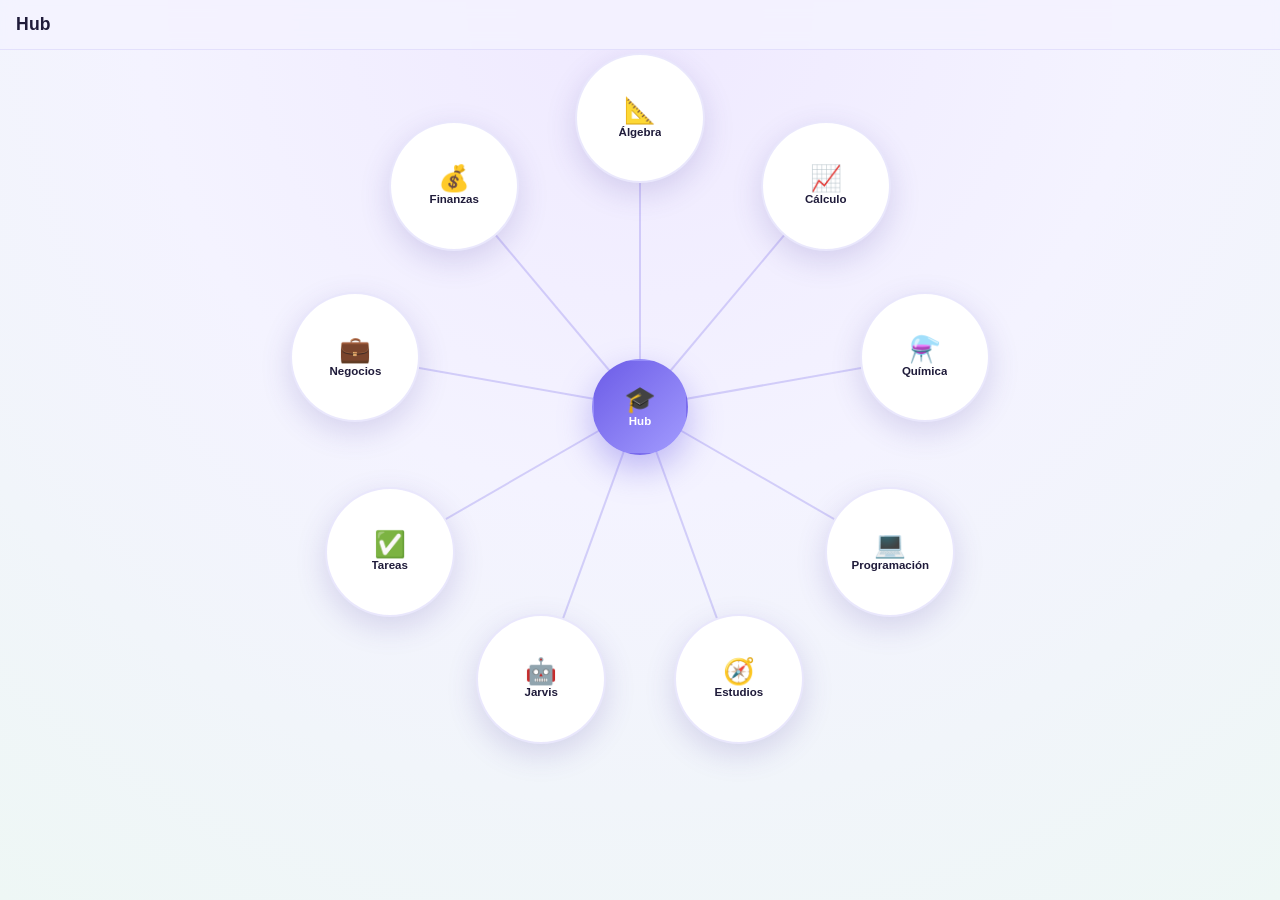
==== index.html @ 210206e5 "Add hub Site" ====
<!DOCTYPE html>
<html lang="es">
<head>
<meta charset="UTF-8" />
<meta name="viewport" content="width=device-width, initial-scale=1, maximum-scale=1, viewport-fit=cover" />
<title>UDP Hub — Vicente</title>
<link rel="stylesheet" href="style.css" />
</head>
<body>
  <div id="app">
    <header id="topbar">
      <button id="backBtn" class="back-btn hidden" aria-label="Volver">← Volver</button>
      <h1 id="crumbTitle">UDP Hub</h1>
    </header>

    <main id="stage">
      <svg id="lines" aria-hidden="true"></svg>
      <div id="center-bubble" class="bubble center">
        <span class="bubble-icon">🎓</span>
        <span class="bubble-label">UDP</span>
      </div>
      <div id="bubble-field"></div>
    </main>

    <section id="panel" class="panel hidden">
      <div class="panel-header">
        <h2 id="panelTitle"></h2>
        <button id="closePanel" class="close-btn" aria-label="Cerrar">✕</button>
      </div>
      <div id="panelBody" class="panel-body"></div>
    </section>
  </div>

  <script src="app.js"></script>
</body>
</html>
---- style.css ----
:root {
  color-scheme: light;
  --bg: #f4f3ff;
  --ink: #1f1b3a;
  --muted: #6b6585;
  --card: #ffffff;
  --shadow: 0 10px 30px rgba(80, 60, 160, 0.18);
  --accent: #6c5ce7;
  font-family: -apple-system, BlinkMacSystemFont, "Segoe UI", Roboto, Helvetica, Arial, sans-serif;
}

* { box-sizing: border-box; }

html, body {
  margin: 0;
  padding: 0;
  background: radial-gradient(circle at 50% 0%, #efe9ff 0%, #f4f3ff 45%, #eef7f5 100%);
  color: var(--ink);
  overscroll-behavior: none;
  -webkit-tap-highlight-color: transparent;
}

#app {
  min-height: 100vh;
  display: flex;
  flex-direction: column;
}

#topbar {
  position: sticky;
  top: 0;
  z-index: 20;
  display: flex;
  align-items: center;
  gap: 12px;
  padding: calc(env(safe-area-inset-top, 0px) + 14px) 16px 14px;
  background: rgba(244, 243, 255, 0.85);
  backdrop-filter: blur(8px);
  border-bottom: 1px solid rgba(108, 92, 231, 0.12);
}

#topbar h1 {
  font-size: 1.1rem;
  margin: 0;
  font-weight: 700;
  letter-spacing: 0.2px;
}

.back-btn {
  border: none;
  background: var(--card);
  box-shadow: var(--shadow);
  color: var(--accent);
  font-weight: 600;
  padding: 8px 14px;
  border-radius: 999px;
  font-size: 0.9rem;
}

.hidden { display: none !important; }

#stage {
  position: relative;
  flex: 1;
  min-height: 70vh;
  overflow: hidden;
  touch-action: none;
}

#lines {
  position: absolute;
  inset: 0;
  width: 100%;
  height: 100%;
  pointer-events: none;
}

#lines line {
  stroke: rgba(108, 92, 231, 0.25);
  stroke-width: 2;
}

.bubble {
  position: absolute;
  display: flex;
  flex-direction: column;
  align-items: center;
  justify-content: center;
  border-radius: 50%;
  background: var(--card);
  box-shadow: var(--shadow);
  cursor: pointer;
  transition: transform 0.35s cubic-bezier(.2,.8,.2,1), opacity 0.3s ease, box-shadow 0.2s ease;
  user-select: none;
  text-align: center;
  padding: 6px;
  border: 2px solid transparent;
}

.bubble:active { transform: scale(0.94); }

.bubble.center {
  width: 96px;
  height: 96px;
  left: 50%;
  top: 42%;
  transform: translate(-50%, -50%);
  background: linear-gradient(135deg, var(--accent), #a29bfe);
  color: white;
  z-index: 5;
  box-shadow: 0 14px 34px rgba(108, 92, 231, 0.4);
}

.bubble.center .bubble-label { color: white; font-weight: 700; }

.bubble-icon { font-size: 1.6rem; line-height: 1; }
.bubble-label {
  font-size: 0.72rem;
  font-weight: 600;
  margin-top: 2px;
  color: var(--ink);
  max-width: 90%;
  overflow: hidden;
  text-overflow: ellipsis;
  white-space: nowrap;
}

.bubble.main {
  width: 110px;
  height: 110px;
  border-color: rgba(108, 92, 231, 0.15);
}

.bubble.sub {
  width: 88px;
  height: 88px;
}

.bubble.badge::after {
  content: attr(data-badge);
  position: absolute;
  top: -4px;
  right: -2px;
  background: #ff7675;
  color: white;
  font-size: 0.62rem;
  font-weight: 700;
  border-radius: 999px;
  padding: 2px 6px;
  box-shadow: 0 2px 6px rgba(255, 118, 117, 0.5);
}

.bubble.dimmed { opacity: 0.25; pointer-events: none; }

.panel {
  position: fixed;
  left: 0;
  right: 0;
  bottom: 0;
  max-height: 78vh;
  background: var(--card);
  border-radius: 22px 22px 0 0;
  box-shadow: 0 -10px 40px rgba(40, 30, 90, 0.25);
  z-index: 50;
  display: flex;
  flex-direction: column;
  padding-bottom: env(safe-area-inset-bottom, 0px);
  animation: slideUp 0.25s ease;
}

@keyframes slideUp {
  from { transform: translateY(16px); opacity: 0.6; }
  to { transform: translateY(0); opacity: 1; }
}

.panel-header {
  display: flex;
  align-items: center;
  justify-content: space-between;
  padding: 16px 18px 8px;
  border-bottom: 1px solid #eee;
}

.panel-header h2 { margin: 0; font-size: 1.05rem; }

.close-btn {
  border: none;
  background: #f1f0ff;
  color: var(--accent);
  width: 32px;
  height: 32px;
  border-radius: 50%;
  font-size: 1rem;
}

.panel-body {
  padding: 12px 18px 24px;
  overflow-y: auto;
}

.file-row {
  display: flex;
  align-items: center;
  justify-content: space-between;
  gap: 10px;
  padding: 12px 10px;
  border-radius: 14px;
  background: #faf9ff;
  margin-bottom: 8px;
  text-decoration: none;
  color: var(--ink);
}

.file-row:active { background: #efeaff; }

.file-name { font-size: 0.92rem; font-weight: 600; }
.file-meta { font-size: 0.74rem; color: var(--muted); }
.file-open { font-size: 0.8rem; color: var(--accent); font-weight: 700; }

.empty-state {
  color: var(--muted);
  font-size: 0.9rem;
  padding: 20px 4px;
  text-align: center;
}

.evalu-item, .summary-card {
  background: #faf9ff;
  border-radius: 14px;
  padding: 14px;
  margin-bottom: 10px;
}

.evalu-item .pill {
  display: inline-block;
  font-size: 0.68rem;
  font-weight: 700;
  padding: 2px 8px;
  border-radius: 999px;
  margin-bottom: 6px;
  color: white;
}

.priority-high { background: #d63031; }
.priority-mid { background: #e17055; }
.priority-low { background: #00b894; }

.config-row {
  display: flex;
  align-items: center;
  justify-content: space-between;
  padding: 10px 0;
  border-bottom: 1px solid #f1f0ff;
}

.config-row select, .config-row input {
  border: 1px solid #e3e0ff;
  border-radius: 10px;
  padding: 6px 10px;
  font-size: 0.85rem;
}

.save-btn {
  margin-top: 14px;
  width: 100%;
  background: var(--accent);
  color: white;
  border: none;
  padding: 12px;
  border-radius: 12px;
  font-weight: 700;
  font-size: 0.92rem;
}

footer.note {
  font-size: 0.72rem;
  color: var(--muted);
  text-align: center;
  padding: 10px 16px 4px;
}

@media (min-width: 700px) {
  .bubble.main { width: 130px; height: 130px; }
  .bubble.sub { width: 100px; height: 100px; }
  .panel {
    left: 50%;
    right: auto;
    bottom: 24px;
    transform: translateX(-50%);
    width: min(480px, 92vw);
    border-radius: 22px;
    max-height: 80vh;
  }
}
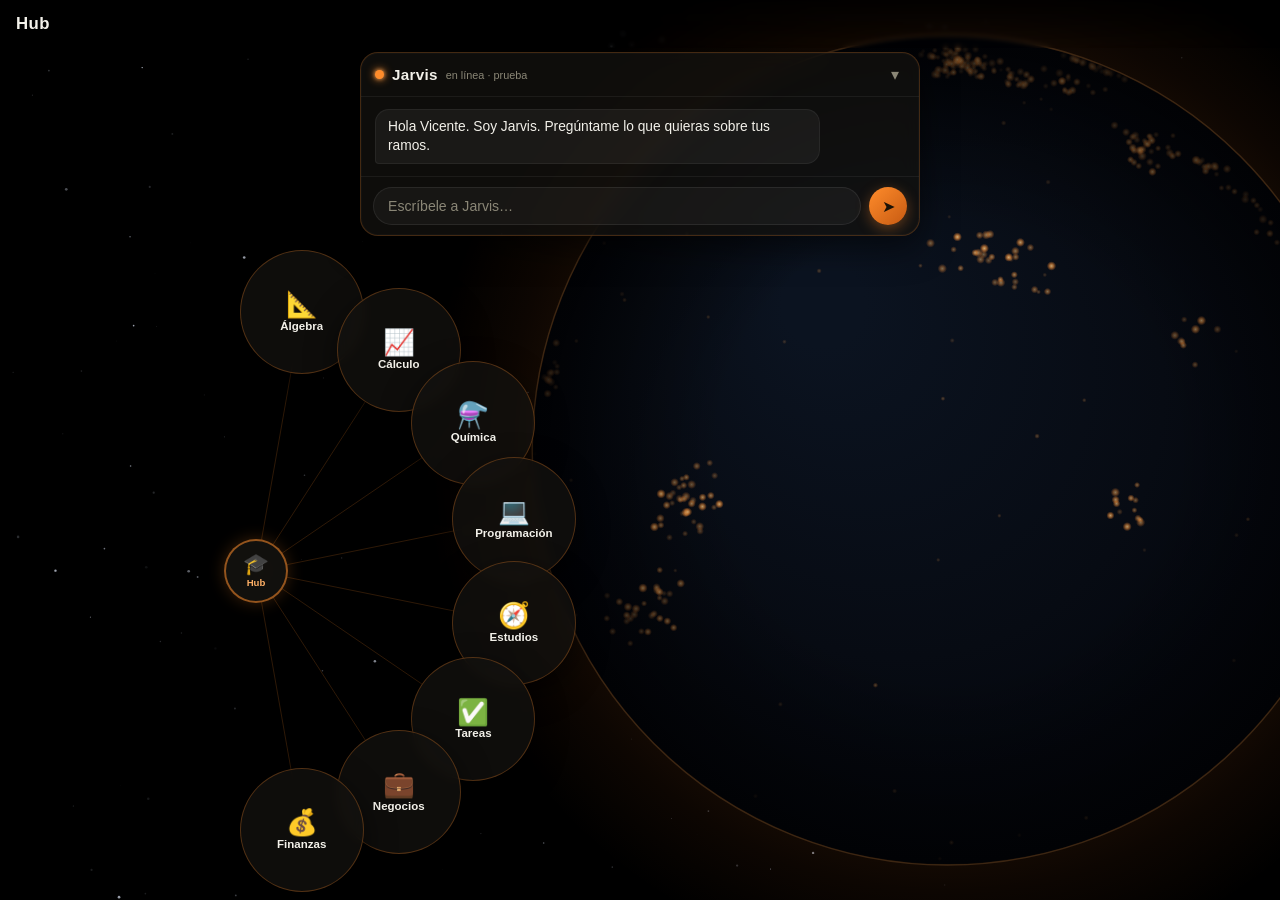
==== commit a3c8e78c: "CloudFlare" ====
--- a/index.html
+++ b/index.html
@@ -3,15 +3,34 @@
 <head>
 <meta charset="UTF-8" />
 <meta name="viewport" content="width=device-width, initial-scale=1, maximum-scale=1, viewport-fit=cover" />
+<meta name="theme-color" content="#000000" />
 <title>UDP Hub — Vicente</title>
 <link rel="stylesheet" href="style.css" />
 </head>
 <body>
+  <!-- Fondo: Tierra nocturna rotando + cielo estrellado (dibujado en canvas) -->
+  <canvas id="earth" aria-hidden="true"></canvas>
+
   <div id="app">
     <header id="topbar">
       <button id="backBtn" class="back-btn hidden" aria-label="Volver">← Volver</button>
       <h1 id="crumbTitle">UDP Hub</h1>
     </header>
+
+    <!-- Jarvis: chat siempre abierto, arriba y al centro -->
+    <section id="jarvis" class="jarvis" aria-label="Asistente Jarvis">
+      <div class="jarvis-head">
+        <span class="jarvis-dot" aria-hidden="true"></span>
+        <span class="jarvis-name">Jarvis</span>
+        <span class="jarvis-status">en línea · prueba</span>
+        <button id="jarvisToggle" class="jarvis-toggle" aria-label="Minimizar chat">▾</button>
+      </div>
+      <div id="jarvisMessages" class="jarvis-messages"></div>
+      <form id="jarvisForm" class="jarvis-input">
+        <input id="jarvisField" type="text" autocomplete="off" placeholder="Escríbele a Jarvis…" />
+        <button id="jarvisSend" type="submit" aria-label="Enviar">➤</button>
+      </form>
+    </section>
 
     <main id="stage">
       <svg id="lines" aria-hidden="true"></svg>
--- a/style.css
+++ b/style.css
@@ -1,11 +1,15 @@
 :root {
-  color-scheme: light;
-  --bg: #f4f3ff;
-  --ink: #1f1b3a;
-  --muted: #6b6585;
-  --card: #ffffff;
-  --shadow: 0 10px 30px rgba(80, 60, 160, 0.18);
-  --accent: #6c5ce7;
+  color-scheme: dark;
+  --bg: #000000;
+  --ink: #f3f1ea;
+  --muted: #8a8676;
+  --card: rgba(20, 19, 16, 0.72);
+  --card-solid: #14130f;
+  --line: rgba(255, 255, 255, 0.07);
+  --shadow: 0 10px 30px rgba(0, 0, 0, 0.55);
+  --accent: #ff8c2b;
+  --accent-soft: #ffb066;
+  --accent-deep: #c75a12;
   font-family: -apple-system, BlinkMacSystemFont, "Segoe UI", Roboto, Helvetica, Arial, sans-serif;
 }
 
@@ -14,13 +18,25 @@
 html, body {
   margin: 0;
   padding: 0;
-  background: radial-gradient(circle at 50% 0%, #efe9ff 0%, #f4f3ff 45%, #eef7f5 100%);
+  background: #000000;
   color: var(--ink);
   overscroll-behavior: none;
   -webkit-tap-highlight-color: transparent;
 }
 
+#earth {
+  position: fixed;
+  inset: 0;
+  width: 100%;
+  height: 100%;
+  z-index: 0;
+  display: block;
+  background: #000000;
+}
+
 #app {
+  position: relative;
+  z-index: 1;
   min-height: 100vh;
   display: flex;
   flex-direction: column;
@@ -34,23 +50,22 @@
   align-items: center;
   gap: 12px;
   padding: calc(env(safe-area-inset-top, 0px) + 14px) 16px 14px;
-  background: rgba(244, 243, 255, 0.85);
-  backdrop-filter: blur(8px);
-  border-bottom: 1px solid rgba(108, 92, 231, 0.12);
+  background: linear-gradient(180deg, rgba(0,0,0,0.7) 0%, rgba(0,0,0,0) 100%);
+  backdrop-filter: blur(2px);
 }
 
 #topbar h1 {
-  font-size: 1.1rem;
+  font-size: 1.05rem;
   margin: 0;
   font-weight: 700;
-  letter-spacing: 0.2px;
+  letter-spacing: 0.4px;
+  color: var(--ink);
 }
 
 .back-btn {
-  border: none;
-  background: var(--card);
-  box-shadow: var(--shadow);
-  color: var(--accent);
+  border: 1px solid rgba(255, 140, 43, 0.35);
+  background: rgba(255, 140, 43, 0.08);
+  color: var(--accent-soft);
   font-weight: 600;
   padding: 8px 14px;
   border-radius: 999px;
@@ -59,10 +74,146 @@
 
 .hidden { display: none !important; }
 
+/* ====================== JARVIS CHAT ====================== */
+.jarvis {
+  position: relative;
+  z-index: 18;
+  width: min(560px, 92vw);
+  margin: 4px auto 6px;
+  background: var(--card);
+  border: 1px solid rgba(255, 140, 43, 0.22);
+  border-radius: 18px;
+  box-shadow: 0 10px 34px rgba(0, 0, 0, 0.55), 0 0 0 1px rgba(255,255,255,0.02) inset;
+  backdrop-filter: blur(10px);
+  -webkit-backdrop-filter: blur(10px);
+  display: flex;
+  flex-direction: column;
+  overflow: hidden;
+}
+
+.jarvis-head {
+  display: flex;
+  align-items: center;
+  gap: 8px;
+  padding: 10px 14px;
+  border-bottom: 1px solid rgba(255, 255, 255, 0.06);
+}
+
+.jarvis-dot {
+  width: 9px;
+  height: 9px;
+  border-radius: 50%;
+  background: var(--accent);
+  box-shadow: 0 0 10px var(--accent), 0 0 4px var(--accent-soft);
+  animation: pulse 2.4s ease-in-out infinite;
+}
+
+@keyframes pulse {
+  0%, 100% { opacity: 1; transform: scale(1); }
+  50% { opacity: 0.45; transform: scale(0.8); }
+}
+
+.jarvis-name { font-weight: 700; font-size: 0.95rem; letter-spacing: 0.3px; }
+.jarvis-status { font-size: 0.68rem; color: var(--muted); }
+
+.jarvis-toggle {
+  margin-left: auto;
+  border: none;
+  background: transparent;
+  color: var(--muted);
+  font-size: 1rem;
+  cursor: pointer;
+  padding: 2px 6px;
+}
+
+.jarvis-messages {
+  display: flex;
+  flex-direction: column;
+  gap: 8px;
+  padding: 12px 14px;
+  max-height: 168px;
+  overflow-y: auto;
+  scrollbar-width: thin;
+}
+
+.jarvis.collapsed .jarvis-messages,
+.jarvis.collapsed .jarvis-input { display: none; }
+
+.msg {
+  max-width: 84%;
+  padding: 8px 12px;
+  border-radius: 14px;
+  font-size: 0.86rem;
+  line-height: 1.35;
+  word-wrap: break-word;
+  animation: msgIn 0.18s ease;
+}
+
+@keyframes msgIn {
+  from { opacity: 0; transform: translateY(4px); }
+  to { opacity: 1; transform: translateY(0); }
+}
+
+.msg.bot {
+  align-self: flex-start;
+  background: rgba(255, 255, 255, 0.05);
+  border: 1px solid rgba(255, 255, 255, 0.06);
+  color: var(--ink);
+  border-bottom-left-radius: 4px;
+}
+
+.msg.user {
+  align-self: flex-end;
+  background: linear-gradient(135deg, var(--accent), var(--accent-deep));
+  color: #1a1206;
+  font-weight: 600;
+  border-bottom-right-radius: 4px;
+}
+
+.msg.typing { color: var(--muted); font-style: italic; }
+
+.jarvis-input {
+  display: flex;
+  align-items: center;
+  gap: 8px;
+  padding: 10px 12px;
+  border-top: 1px solid rgba(255, 255, 255, 0.06);
+}
+
+.jarvis-input input {
+  flex: 1;
+  background: rgba(255, 255, 255, 0.04);
+  border: 1px solid rgba(255, 255, 255, 0.08);
+  border-radius: 999px;
+  padding: 10px 14px;
+  color: var(--ink);
+  font-size: 0.88rem;
+  outline: none;
+}
+
+.jarvis-input input:focus { border-color: rgba(255, 140, 43, 0.5); }
+.jarvis-input input::placeholder { color: var(--muted); }
+
+.jarvis-input button {
+  flex: none;
+  width: 38px;
+  height: 38px;
+  border-radius: 50%;
+  border: none;
+  background: linear-gradient(135deg, var(--accent), var(--accent-deep));
+  color: #1a1206;
+  font-size: 1rem;
+  cursor: pointer;
+  box-shadow: 0 4px 14px rgba(255, 140, 43, 0.35);
+}
+
+.jarvis-input button:active { transform: scale(0.92); }
+
+/* ====================== STAGE / BURBUJAS ====================== */
 #stage {
   position: relative;
   flex: 1;
-  min-height: 70vh;
+  min-height: 60vh;
   overflow: hidden;
   touch-action: none;
 }
@@ -76,8 +227,10 @@
 }
 
 #lines line {
-  stroke: rgba(108, 92, 231, 0.25);
-  stroke-width: 2;
+  stroke: var(--accent);
+  stroke-width: 1;
+  stroke-opacity: 0.18;
+  stroke-linecap: round;
 }
 
 .bubble {
@@ -94,24 +247,28 @@
   user-select: none;
   text-align: center;
   padding: 6px;
-  border: 2px solid transparent;
+  border: 1px solid rgba(255, 255, 255, 0.08);
+  backdrop-filter: blur(6px);
+  -webkit-backdrop-filter: blur(6px);
 }
 
 .bubble:active { transform: scale(0.94); }
 
 .bubble.center {
-  width: 96px;
-  height: 96px;
+  width: 64px;
+  height: 64px;
   left: 50%;
-  top: 42%;
+  top: 50%;
   transform: translate(-50%, -50%);
-  background: linear-gradient(135deg, var(--accent), #a29bfe);
-  color: white;
+  background: rgba(20, 19, 16, 0.85);
+  color: var(--accent-soft);
+  border: 2px solid rgba(255, 140, 43, 0.55);
   z-index: 5;
-  box-shadow: 0 14px 34px rgba(108, 92, 231, 0.4);
-}
-
-.bubble.center .bubble-label { color: white; font-weight: 700; }
+  box-shadow: 0 0 16px rgba(255, 140, 43, 0.22);
+}
+
+.bubble.center .bubble-icon { font-size: 1.3rem; }
+.bubble.center .bubble-label { color: var(--accent-soft); font-weight: 700; font-size: 0.6rem; }
 
 .bubble-icon { font-size: 1.6rem; line-height: 1; }
 .bubble-label {
@@ -125,42 +282,53 @@
   white-space: nowrap;
 }
 
-.bubble.main {
-  width: 110px;
-  height: 110px;
-  border-color: rgba(108, 92, 231, 0.15);
-}
-
-.bubble.sub {
+.bubble.main { width: 104px; height: 104px; border-color: rgba(255, 140, 43, 0.28); }
+.bubble.sub { width: 84px; height: 84px; }
+
+.bubble.expanded {
   width: 88px;
   height: 88px;
-}
+  border: 2px solid rgba(255, 140, 43, 0.6);
+  background: rgba(20, 19, 16, 0.88);
+  color: var(--accent-soft);
+  z-index: 6;
+  box-shadow: 0 0 20px rgba(255, 140, 43, 0.26), 0 10px 24px rgba(0, 0, 0, 0.5);
+}
+
+.bubble.expanded .bubble-icon { font-size: 1.55rem; }
+.bubble.expanded .bubble-label { color: var(--accent-soft); font-weight: 700; font-size: 0.72rem; }
+
+.bubble.shrunk { width: 70px; height: 70px; opacity: 0.72; }
+.bubble.shrunk .bubble-icon { font-size: 1.25rem; }
+.bubble.shrunk .bubble-label { font-size: 0.6rem; }
 
 .bubble.badge::after {
   content: attr(data-badge);
   position: absolute;
   top: -4px;
   right: -2px;
-  background: #ff7675;
-  color: white;
+  background: var(--accent);
+  color: #1a1206;
   font-size: 0.62rem;
-  font-weight: 700;
+  font-weight: 800;
   border-radius: 999px;
   padding: 2px 6px;
-  box-shadow: 0 2px 6px rgba(255, 118, 117, 0.5);
-}
-
-.bubble.dimmed { opacity: 0.25; pointer-events: none; }
-
+  box-shadow: 0 2px 10px rgba(255, 140, 43, 0.6);
+}
+
+.bubble.dimmed { opacity: 0.22; pointer-events: none; }
+
+/* ====================== PANEL ====================== */
 .panel {
   position: fixed;
   left: 0;
   right: 0;
   bottom: 0;
   max-height: 78vh;
-  background: var(--card);
+  background: var(--card-solid);
+  border-top: 1px solid rgba(255, 140, 43, 0.18);
   border-radius: 22px 22px 0 0;
-  box-shadow: 0 -10px 40px rgba(40, 30, 90, 0.25);
+  box-shadow: 0 -10px 40px rgba(0, 0, 0, 0.6);
   z-index: 50;
   display: flex;
   flex-direction: column;
@@ -178,25 +346,22 @@
   align-items: center;
   justify-content: space-between;
   padding: 16px 18px 8px;
-  border-bottom: 1px solid #eee;
-}
-
-.panel-header h2 { margin: 0; font-size: 1.05rem; }
+  border-bottom: 1px solid rgba(255, 255, 255, 0.07);
+}
+
+.panel-header h2 { margin: 0; font-size: 1.05rem; color: var(--ink); }
 
 .close-btn {
   border: none;
-  background: #f1f0ff;
-  color: var(--accent);
+  background: rgba(255, 140, 43, 0.12);
+  color: var(--accent-soft);
   width: 32px;
   height: 32px;
   border-radius: 50%;
   font-size: 1rem;
 }
 
-.panel-body {
-  padding: 12px 18px 24px;
-  overflow-y: auto;
-}
+.panel-body { padding: 12px 18px 24px; overflow-y: auto; }
 
 .file-row {
   display: flex;
@@ -205,27 +370,24 @@
   gap: 10px;
   padding: 12px 10px;
   border-radius: 14px;
-  background: #faf9ff;
+  background: rgba(255, 255, 255, 0.04);
+  border: 1px solid rgba(255, 255, 255, 0.05);
   margin-bottom: 8px;
   text-decoration: none;
   color: var(--ink);
 }
 
-.file-row:active { background: #efeaff; }
+.file-row:active { background: rgba(255, 140, 43, 0.1); }
 
 .file-name { font-size: 0.92rem; font-weight: 600; }
 .file-meta { font-size: 0.74rem; color: var(--muted); }
-.file-open { font-size: 0.8rem; color: var(--accent); font-weight: 700; }
-
-.empty-state {
-  color: var(--muted);
-  font-size: 0.9rem;
-  padding: 20px 4px;
-  text-align: center;
-}
+.file-open { font-size: 0.8rem; color: var(--accent-soft); font-weight: 700; }
+
+.empty-state { color: var(--muted); font-size: 0.9rem; padding: 20px 4px; text-align: center; }
 
 .evalu-item, .summary-card {
-  background: #faf9ff;
+  background: rgba(255, 255, 255, 0.04);
+  border: 1px solid rgba(255, 255, 255, 0.05);
   border-radius: 14px;
   padding: 14px;
   margin-bottom: 10px;
@@ -242,7 +404,7 @@
 }
 
 .priority-high { background: #d63031; }
-.priority-mid { background: #e17055; }
+.priority-mid { background: var(--accent-deep); }
 .priority-low { background: #00b894; }
 
 .config-row {
@@ -250,21 +412,23 @@
   align-items: center;
   justify-content: space-between;
   padding: 10px 0;
-  border-bottom: 1px solid #f1f0ff;
+  border-bottom: 1px solid rgba(255, 255, 255, 0.06);
 }
 
 .config-row select, .config-row input {
-  border: 1px solid #e3e0ff;
+  background: rgba(255, 255, 255, 0.05);
+  border: 1px solid rgba(255, 255, 255, 0.1);
   border-radius: 10px;
   padding: 6px 10px;
   font-size: 0.85rem;
+  color: var(--ink);
 }
 
 .save-btn {
   margin-top: 14px;
   width: 100%;
-  background: var(--accent);
-  color: white;
+  background: linear-gradient(135deg, var(--accent), var(--accent-deep));
+  color: #1a1206;
   border: none;
   padding: 12px;
   border-radius: 12px;
@@ -272,16 +436,11 @@
   font-size: 0.92rem;
 }
 
-footer.note {
-  font-size: 0.72rem;
-  color: var(--muted);
-  text-align: center;
-  padding: 10px 16px 4px;
-}
+footer.note { font-size: 0.72rem; color: var(--muted); text-align: center; padding: 10px 16px 4px; }
 
 @media (min-width: 700px) {
-  .bubble.main { width: 130px; height: 130px; }
-  .bubble.sub { width: 100px; height: 100px; }
+  .bubble.main { width: 124px; height: 124px; }
+  .bubble.sub { width: 96px; height: 96px; }
   .panel {
     left: 50%;
     right: auto;
@@ -292,3 +451,61 @@
     max-height: 80vh;
   }
 }
+
+/* ====================== EDICION DE BURBUJAS ====================== */
+.edit-dot {
+  position: absolute;
+  top: -6px;
+  right: -6px;
+  width: 22px;
+  height: 22px;
+  border-radius: 50%;
+  border: 1px solid rgba(255, 140, 43, 0.5);
+  background: rgba(10, 9, 7, 0.85);
+  color: var(--accent-soft);
+  font-size: 0.9rem;
+  line-height: 1;
+  display: flex;
+  align-items: center;
+  justify-content: center;
+  padding: 0;
+  cursor: pointer;
+  z-index: 8;
+  opacity: 0;
+  transition: opacity 0.18s ease;
+}
+
+.bubble:hover .edit-dot, .edit-dot:focus { opacity: 1; }
+@media (hover: none) { .edit-dot { opacity: 0.85; } }
+
+.edit-form { display: flex; flex-direction: column; gap: 4px; }
+.edit-label { font-size: 0.74rem; color: var(--muted); margin-top: 8px; }
+.edit-input {
+  background: rgba(255, 255, 255, 0.05);
+  border: 1px solid rgba(255, 255, 255, 0.12);
+  border-radius: 10px;
+  padding: 9px 12px;
+  color: var(--ink);
+  font-size: 0.9rem;
+  outline: none;
+}
+.edit-input:focus { border-color: rgba(255, 140, 43, 0.5); }
+.edit-actions { display: flex; gap: 8px; }
+.edit-act {
+  flex: 1;
+  text-align: center;
+  cursor: pointer;
+  background: rgba(255, 255, 255, 0.05);
+  border: 1px solid rgba(255, 255, 255, 0.12);
+  color: var(--ink);
+  border-radius: 10px;
+  padding: 11px;
+  font-size: 0.85rem;
+  font-weight: 600;
+  margin-top: 8px;
+}
+.edit-act.danger {
+  color: #ff8a80;
+  border-color: rgba(255, 80, 70, 0.35);
+  background: rgba(255, 80, 70, 0.08);
+}
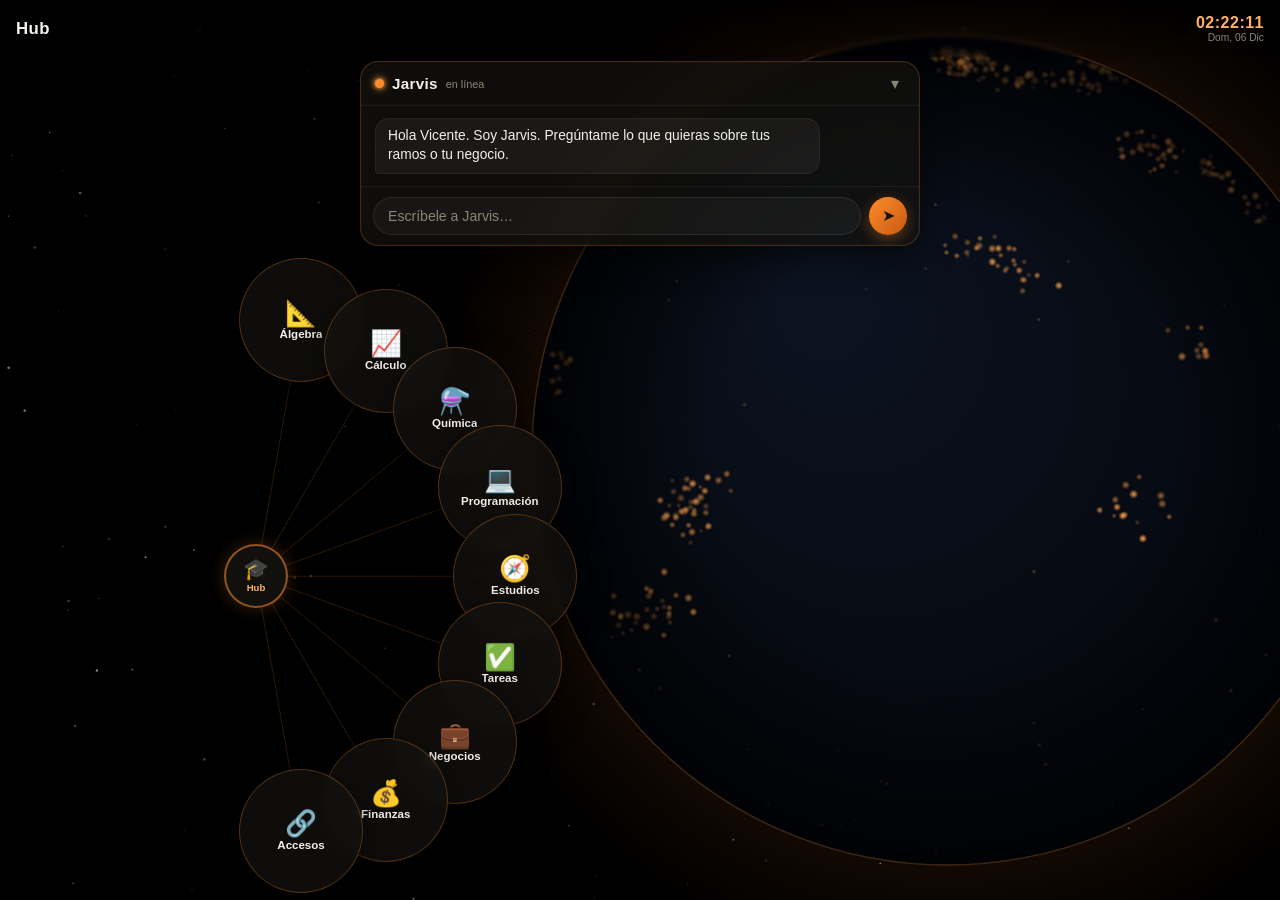
==== commit cc9b0baa: "Gmail, Links, Clock" ====
--- a/index.html
+++ b/index.html
@@ -8,21 +8,23 @@
 <link rel="stylesheet" href="style.css" />
 </head>
 <body>
-  <!-- Fondo: Tierra nocturna rotando + cielo estrellado (dibujado en canvas) -->
   <canvas id="earth" aria-hidden="true"></canvas>
 
   <div id="app">
     <header id="topbar">
       <button id="backBtn" class="back-btn hidden" aria-label="Volver">← Volver</button>
       <h1 id="crumbTitle">UDP Hub</h1>
+      <div id="clock" class="clock" aria-label="Fecha y hora">
+        <span id="clockTime" class="clock-time">--:--</span>
+        <span id="clockDate" class="clock-date"></span>
+      </div>
     </header>
 
-    <!-- Jarvis: chat siempre abierto, arriba y al centro -->
     <section id="jarvis" class="jarvis" aria-label="Asistente Jarvis">
       <div class="jarvis-head">
         <span class="jarvis-dot" aria-hidden="true"></span>
         <span class="jarvis-name">Jarvis</span>
-        <span class="jarvis-status">en línea · prueba</span>
+        <span class="jarvis-status">en línea</span>
         <button id="jarvisToggle" class="jarvis-toggle" aria-label="Minimizar chat">▾</button>
       </div>
       <div id="jarvisMessages" class="jarvis-messages"></div>
@@ -50,6 +52,7 @@
     </section>
   </div>
 
+  <script src="earth.js"></script>
   <script src="app.js"></script>
 </body>
 </html>
--- a/style.css
+++ b/style.css
@@ -74,6 +74,28 @@
 
 .hidden { display: none !important; }
 
+/* ====================== RELOJ ====================== */
+.clock {
+  margin-left: auto;
+  text-align: right;
+  line-height: 1.12;
+  user-select: none;
+}
+.clock-time {
+  display: block;
+  font-size: 1rem;
+  font-weight: 700;
+  color: var(--accent-soft);
+  font-variant-numeric: tabular-nums;
+  letter-spacing: 0.5px;
+}
+.clock-date {
+  display: block;
+  font-size: 0.64rem;
+  color: var(--muted);
+  text-transform: capitalize;
+}
+
 /* ====================== JARVIS CHAT ====================== */
 .jarvis {
   position: relative;
@@ -509,3 +531,30 @@
   border-color: rgba(255, 80, 70, 0.35);
   background: rgba(255, 80, 70, 0.08);
 }
+
+/* ====================== ENLACES Y NEGOCIO ====================== */
+.bubble.is-link { border-color: rgba(255, 140, 43, 0.28); }
+.bubble.is-link::before {
+  content: "↗";
+  position: absolute;
+  top: 6px;
+  right: 10px;
+  font-size: 0.7rem;
+  color: var(--accent-soft);
+  opacity: 0.85;
+}
+
+.biz-stats {
+  display: flex;
+  gap: 18px;
+  margin-top: 10px;
+}
+.biz-stat { display: flex; flex-direction: column; }
+.biz-num {
+  font-size: 1.4rem;
+  font-weight: 800;
+  color: var(--accent-soft);
+  font-variant-numeric: tabular-nums;
+  line-height: 1.1;
+}
+.biz-lbl { font-size: 0.7rem; color: var(--muted); }
